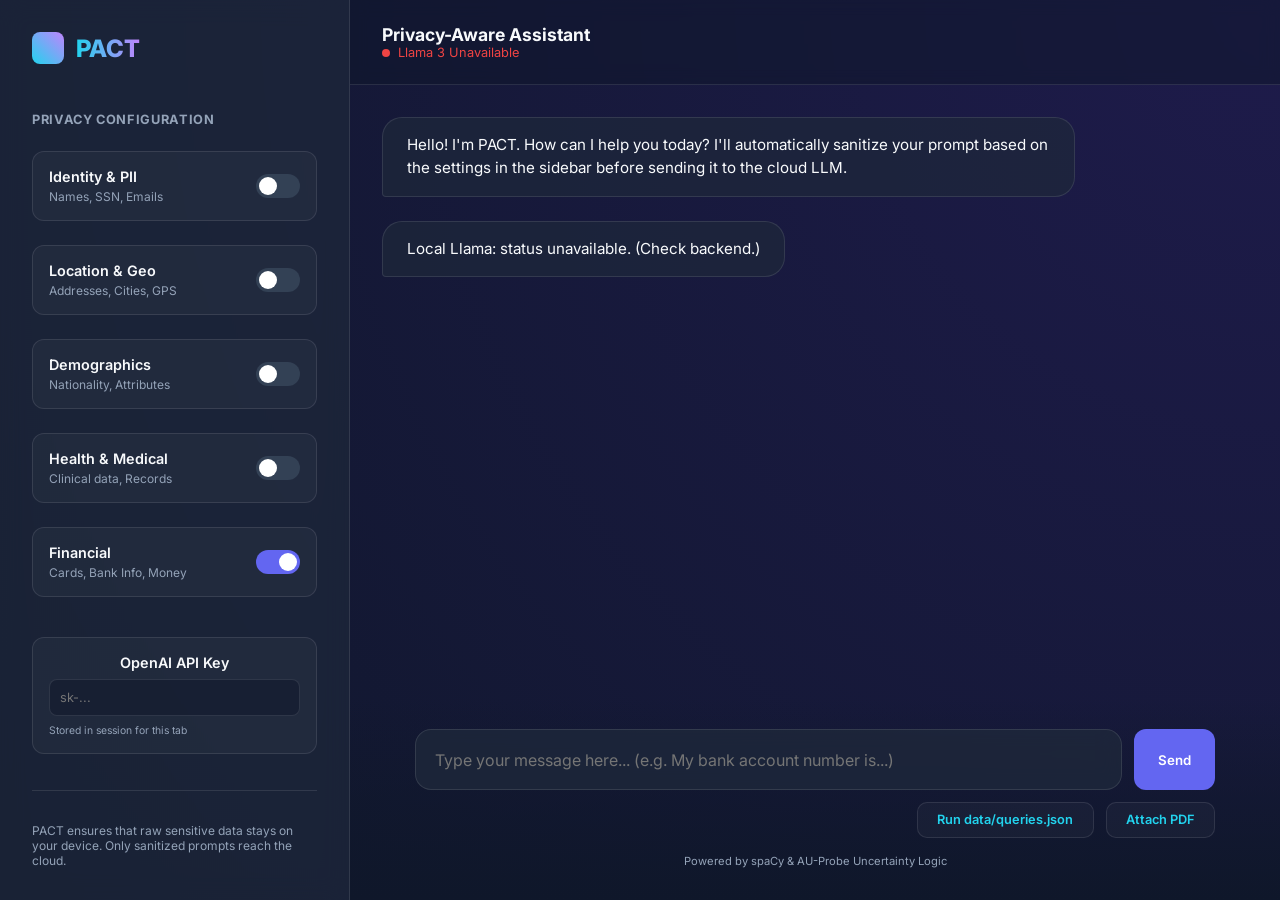
==== frontend/index.html @ 61099151 "Add deployment_version: Groq API backend, no Ollama or CUDA required Self-contained deployment-ready" ====
<!DOCTYPE html>
<html lang="en">
<head>
    <meta charset="UTF-8">
    <meta name="viewport" content="width=device-width, initial-scale=1.0">
    <title>PACT | Private LLM Workspace</title>
    <link rel="stylesheet" href="style.css?v=2">
    <link rel="preconnect" href="https://fonts.googleapis.com">
    <link rel="preconnect" href="https://fonts.gstatic.com" crossorigin>
    <link href="https://fonts.googleapis.com/css2?family=Inter:wght@400;600;800&display=swap" rel="stylesheet">
</head>
<body>
    <aside class="sidebar">
        <div class="logo-container">
            <div style="width: 32px; height: 32px; background: linear-gradient(45deg, var(--accent-cyan), var(--accent-purple)); border-radius: 8px;"></div>
            <h1>PACT</h1>
        </div>
        
        <div class="privacy-controls">
            <h2 style="font-size: 0.8rem; text-transform: uppercase; letter-spacing: 0.05em; color: var(--text-muted);">Privacy Configuration</h2>
            
            <div class="control-item">
                <div class="control-label">
                    <span>Identity & PII</span>
                    <small>Names, SSN, Emails</small>
                </div>
                <label class="switch">
                    <input type="checkbox" id="toggle-identity">
                    <span class="slider"></span>
                </label>
            </div>

            <div class="control-item">
                <div class="control-label">
                    <span>Location & Geo</span>
                    <small>Addresses, Cities, GPS</small>
                </div>
                <label class="switch">
                    <input type="checkbox" id="toggle-location">
                    <span class="slider"></span>
                </label>
            </div>

            <div class="control-item">
                <div class="control-label">
                    <span>Demographics</span>
                    <small>Nationality, Attributes</small>
                </div>
                <label class="switch">
                    <input type="checkbox" id="toggle-demographic">
                    <span class="slider"></span>
                </label>
            </div>

            <div class="control-item">
                <div class="control-label">
                    <span>Health & Medical</span>
                    <small>Clinical data, Records</small>
                </div>
                <label class="switch">
                    <input type="checkbox" id="toggle-health">
                    <span class="slider"></span>
                </label>
            </div>

            <div class="control-item">
                <div class="control-label">
                    <span>Financial</span>
                    <small>Cards, Bank Info, Money</small>
                </div>
                <label class="switch">
                    <input type="checkbox" id="toggle-financial" checked>
                    <span class="slider"></span>
                </label>
            </div>
            <div class="control-item" style="margin-top: 1rem; flex-direction: column; align-items: flex-start; gap: 8px;">
                <div class="control-label" style="width: 100%; display: flex; justify-content: space-between; align-items: center;">
                    <span>OpenAI API Key <span id="key-status" style="font-size: 0.7rem; color: #94a3b8; font-weight: normal;"></span></span>
                </div>
                <input type="password" id="api-key-input" placeholder="sk-..." style="width: 100%; background: rgba(15, 23, 42, 0.5); border: 1px solid var(--glass-border); border-radius: 8px; padding: 10px; color: white; font-size: 0.8rem; outline: none;">
                <small style="color: var(--text-muted); font-size: 0.65rem;">Stored in session for this tab</small>
            </div>
        </div>

        <div style="margin-top: auto; padding-top: 2rem; border-top: 1px solid var(--glass-border);">
            <p style="font-size: 0.75rem; color: var(--text-muted);">
                PACT ensures that raw sensitive data stays on your device. Only sanitized prompts reach the cloud.
            </p>
        </div>
    </aside>

    <main class="chat-container">
        <header class="chat-header">
            <h2 style="font-size: 1.1rem;">Privacy-Aware Assistant</h2>
            <div id="llama-status-badge" style="display: flex; align-items: center; gap: 8px; font-size: 0.8rem; color: var(--accent-cyan); opacity: 0.5;">
                <div id="llama-status-dot" style="width: 8px; height: 8px; border-radius: 50%; background: #94a3b8;"></div>
                <span id="llama-status-text">Llama 3 Loading...</span>
            </div>
        </header>

        <div class="chat-messages" id="chat-messages">
            <div class="message bot-message">
                Hello! I'm PACT. How can I help you today? I'll automatically sanitize your prompt based on the settings in the sidebar before sending it to the cloud LLM.
            </div>
        </div>

        <div class="chat-input-area">
            <div id="attachment-preview" style="display: none; margin-bottom: 8px; font-size: 0.8rem; background: rgba(94, 234, 212, 0.1); padding: 6px 10px; border-radius: 6px; border: 1px solid var(--accent-cyan); color: var(--accent-cyan);">
                <span id="attached-filename"></span>
                <button id="remove-attachment" style="background: none; border: none; color: #ff6b6b; cursor: pointer; margin-left: 10px; font-weight: bold;">✕</button>
            </div>
            <div class="input-wrapper">
                <textarea id="user-input" placeholder="Type your message here... (e.g. My bank account number is...)" rows="1"></textarea>
                <button type="button" id="send-btn">Send</button>
            </div>
            <div class="input-actions">
                <button type="button" id="batch-from-file-btn" class="action-btn" title="Runs every query in data/queries.json on the server">Run data/queries.json</button>
                <button type="button" id="attach-doc-btn" class="action-btn" title="Extract text from a PDF into the chat box">Attach PDF</button>
                <input type="file" id="file-input" style="display: none;" accept=".pdf,.png,.jpg,.jpeg">
            </div>
            <p style="text-align: center; font-size: 0.7rem; color: var(--text-muted); margin-top: 1rem;">
                Powered by spaCy & AU-Probe Uncertainty Logic
            </p>
        </div>
    </main>

    <script src="config.js"></script>
    <script src="app.js?v=3"></script>
</body>
</html>
---- frontend/style.css ----
:root {
    --primary: #6366f1;
    --primary-hover: #4f46e5;
    --bg-dark: #0f172a;
    --panel-bg: rgba(30, 41, 59, 0.7);
    --glass-border: rgba(255, 255, 255, 0.1);
    --text-main: #f8fafc;
    --text-muted: #94a3b8;
    --accent-cyan: #22d3ee;
    --accent-purple: #c084fc;
}

* {
    margin: 0;
    padding: 0;
    box-sizing: border-box;
    font-family: 'Inter', -apple-system, BlinkMacSystemFont, "Segoe UI", Roboto, Helvetica, Arial, sans-serif;
}

body {
    background: radial-gradient(circle at top right, #1e1b4b, #0f172a);
    color: var(--text-main);
    height: 100vh;
    display: flex;
    overflow: hidden;
}

/* Sidebar Styling */
.sidebar {
    width: 350px;
    background: var(--panel-bg);
    backdrop-filter: blur(12px);
    border-right: 1px solid var(--glass-border);
    padding: 2rem;
    display: flex;
    flex-direction: column;
    gap: 2rem;
    overflow-y: auto;
    height: 100vh;
}

.logo-container {
    display: flex;
    align-items: center;
    gap: 12px;
    margin-bottom: 1rem;
}

.logo-container h1 {
    font-size: 1.5rem;
    font-weight: 800;
    background: linear-gradient(to right, var(--accent-cyan), var(--accent-purple));
    -webkit-background-clip: text;
    -webkit-text-fill-color: transparent;
}

.privacy-controls {
    display: flex;
    flex-direction: column;
    gap: 1.5rem;
}

.control-item {
    display: flex;
    justify-content: space-between;
    align-items: center;
    background: rgba(255, 255, 255, 0.03);
    padding: 1rem;
    border-radius: 12px;
    border: 1px solid var(--glass-border);
    transition: all 0.3s ease;
}

.control-item:hover {
    border-color: rgba(99, 102, 241, 0.4);
    background: rgba(255, 255, 255, 0.05);
}

.control-label {
    display: flex;
    flex-direction: column;
    gap: 4px;
}

.control-label span {
    font-weight: 600;
    font-size: 0.9rem;
}

.control-label small {
    color: var(--text-muted);
    font-size: 0.75rem;
}

/* Modern Toggle Switch */
.switch {
    position: relative;
    display: inline-block;
    width: 44px;
    height: 24px;
}

.switch input {
    opacity: 0;
    width: 0;
    height: 0;
}

.slider {
    position: absolute;
    cursor: pointer;
    top: 0;
    left: 0;
    right: 0;
    bottom: 0;
    background-color: #334155;
    transition: .4s;
    border-radius: 24px;
}

.slider:before {
    position: absolute;
    content: "";
    height: 18px;
    width: 18px;
    left: 3px;
    bottom: 3px;
    background-color: white;
    transition: .4s;
    border-radius: 50%;
}

input:checked + .slider {
    background-color: var(--primary);
}

input:checked + .slider:before {
    transform: translateX(20px);
}

/* Chat Area Main Styling */
.chat-container {
    flex: 1;
    display: flex;
    flex-direction: column;
    height: 100vh;
}

.chat-header {
    padding: 1.5rem 2rem;
    border-bottom: 1px solid var(--glass-border);
    background: rgba(15, 23, 42, 0.5);
    backdrop-filter: blur(8px);
}

.chat-messages {
    flex: 1;
    overflow-y: auto;
    padding: 2rem;
    display: flex;
    flex-direction: column;
    gap: 1.5rem;
}

.message {
    max-width: 80%;
    padding: 1rem 1.5rem;
    border-radius: 20px;
    line-height: 1.5;
    font-size: 0.95rem;
    animation: fadeIn 0.3s ease;
}

.user-message {
    align-self: flex-end;
    background: var(--primary);
    color: white;
    border-bottom-right-radius: 4px;
}

.bot-message {
    align-self: flex-start;
    background: var(--panel-bg);
    border: 1px solid var(--glass-border);
    border-bottom-left-radius: 4px;
}

.chat-input-area {
    padding: 2rem;
    background: linear-gradient(to top, var(--bg-dark), transparent);
}

.input-wrapper {
    max-width: 800px;
    margin: 0 auto;
    position: relative;
    display: flex;
    gap: 12px;
}

textarea {
    width: 100%;
    background: rgba(30, 41, 59, 0.8);
    border: 1px solid var(--glass-border);
    border-radius: 16px;
    padding: 1.2rem;
    color: white;
    resize: none;
    outline: none;
    font-size: 1rem;
    backdrop-filter: blur(10px);
    transition: border 0.3s ease;
}

textarea:focus {
    border-color: var(--primary);
}

#send-btn {
    background: var(--primary);
    color: white;
    border: none;
    padding: 0 1.5rem;
    border-radius: 12px;
    cursor: pointer;
    font-weight: 600;
    transition: all 0.3s ease;
}

#send-btn:hover {
    background: var(--primary-hover);
    transform: translateY(-2px);
}

.input-actions {
    max-width: 800px;
    margin: 0.75rem auto 0;
    display: flex;
    justify-content: flex-end;
    gap: 12px;
}

.action-btn {
    background: rgba(255, 255, 255, 0.03) !important;
    color: var(--accent-cyan);
    border: 1px solid var(--glass-border);
    padding: 0.6rem 1.2rem;
    border-radius: 10px;
    cursor: pointer;
    font-size: 0.8rem;
    font-weight: 600;
    transition: all 0.2s ease;
    outline: none;
    display: flex;
    align-items: center;
    gap: 6px;
}

.action-btn:hover {
    border-color: var(--accent-cyan);
    background: rgba(34, 211, 238, 0.08) !important;
    transform: translateY(-1px);
    box-shadow: 0 4px 12px rgba(0, 0, 0, 0.2);
}

@keyframes fadeIn {
    from { opacity: 0; transform: translateY(10px); }
    to { opacity: 1; transform: translateY(0); }
}

/* Custom Scrollbar */
::-webkit-scrollbar {
    width: 6px;
}
::-webkit-scrollbar-track {
    background: transparent;
}
::-webkit-scrollbar-thumb {
    background: #334155;
    border-radius: 10px;
}
::-webkit-scrollbar-thumb:hover {
    background: #475569;
}
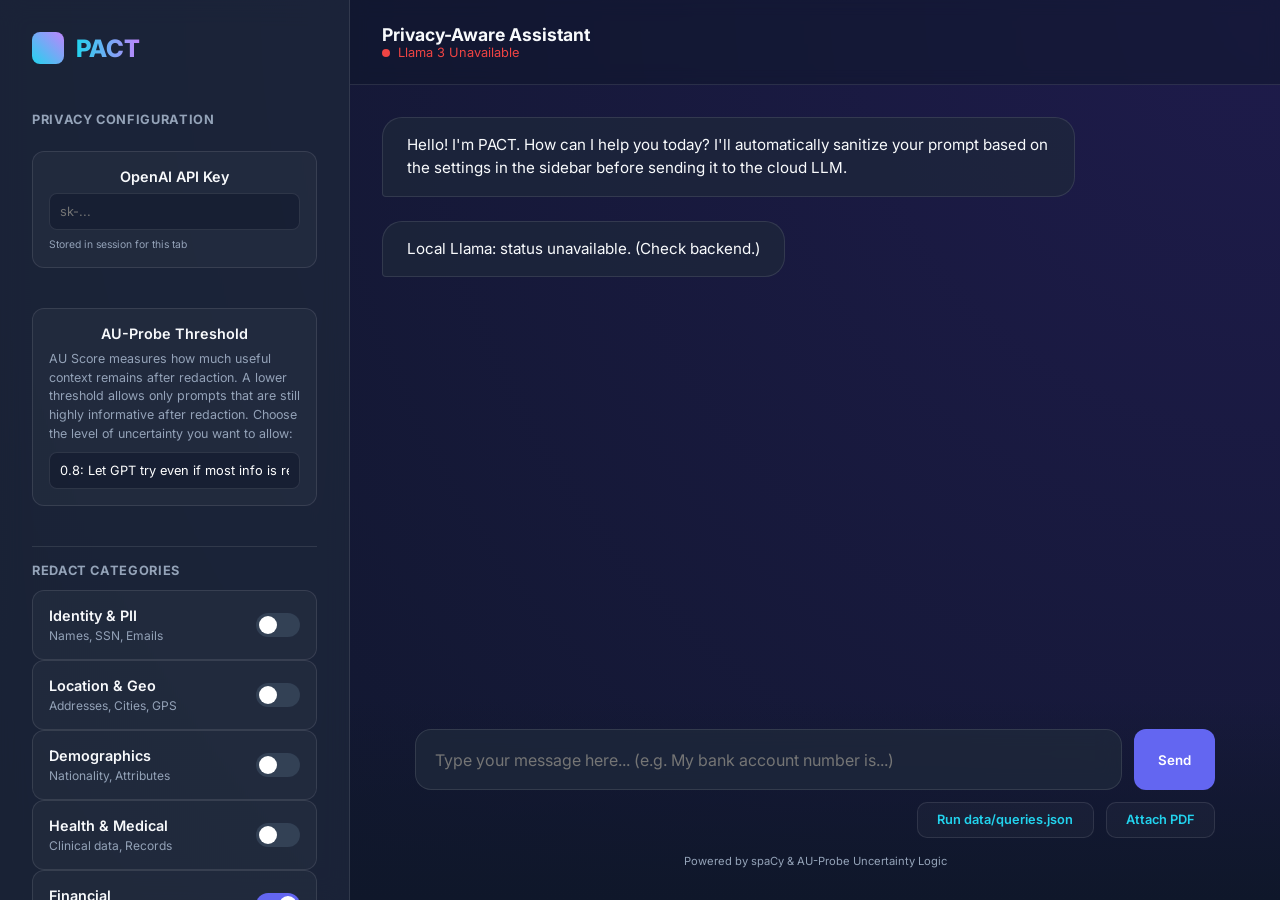
==== commit 0eac2f17: "AU-Probe retrained on Llama/MiniLM; AU threshold user-configurable; README updates - Retrained local" ====
--- a/frontend/index.html
+++ b/frontend/index.html
@@ -18,67 +18,86 @@
         
         <div class="privacy-controls">
             <h2 style="font-size: 0.8rem; text-transform: uppercase; letter-spacing: 0.05em; color: var(--text-muted);">Privacy Configuration</h2>
-            
-            <div class="control-item">
-                <div class="control-label">
-                    <span>Identity & PII</span>
-                    <small>Names, SSN, Emails</small>
-                </div>
-                <label class="switch">
-                    <input type="checkbox" id="toggle-identity">
-                    <span class="slider"></span>
-                </label>
-            </div>
 
-            <div class="control-item">
-                <div class="control-label">
-                    <span>Location & Geo</span>
-                    <small>Addresses, Cities, GPS</small>
-                </div>
-                <label class="switch">
-                    <input type="checkbox" id="toggle-location">
-                    <span class="slider"></span>
-                </label>
-            </div>
-
-            <div class="control-item">
-                <div class="control-label">
-                    <span>Demographics</span>
-                    <small>Nationality, Attributes</small>
-                </div>
-                <label class="switch">
-                    <input type="checkbox" id="toggle-demographic">
-                    <span class="slider"></span>
-                </label>
-            </div>
-
-            <div class="control-item">
-                <div class="control-label">
-                    <span>Health & Medical</span>
-                    <small>Clinical data, Records</small>
-                </div>
-                <label class="switch">
-                    <input type="checkbox" id="toggle-health">
-                    <span class="slider"></span>
-                </label>
-            </div>
-
-            <div class="control-item">
-                <div class="control-label">
-                    <span>Financial</span>
-                    <small>Cards, Bank Info, Money</small>
-                </div>
-                <label class="switch">
-                    <input type="checkbox" id="toggle-financial" checked>
-                    <span class="slider"></span>
-                </label>
-            </div>
-            <div class="control-item" style="margin-top: 1rem; flex-direction: column; align-items: flex-start; gap: 8px;">
+            <div class="control-item" style="flex-direction: column; align-items: flex-start; gap: 8px;">
                 <div class="control-label" style="width: 100%; display: flex; justify-content: space-between; align-items: center;">
                     <span>OpenAI API Key <span id="key-status" style="font-size: 0.7rem; color: #94a3b8; font-weight: normal;"></span></span>
                 </div>
                 <input type="password" id="api-key-input" placeholder="sk-..." style="width: 100%; background: rgba(15, 23, 42, 0.5); border: 1px solid var(--glass-border); border-radius: 8px; padding: 10px; color: white; font-size: 0.8rem; outline: none;">
                 <small style="color: var(--text-muted); font-size: 0.65rem;">Stored in session for this tab</small>
+            </div>
+
+            <div class="control-item" style="margin-top: 1rem; flex-direction: column; align-items: flex-start; gap: 8px;">
+                <div class="control-label" style="width: 100%; display: flex; justify-content: space-between; align-items: center;">
+                    <span>AU-Probe Threshold</span>
+                </div>
+                <p style="color: var(--text-muted); font-size: 0.78rem; line-height: 1.5; margin: 0;">
+                    AU Score measures how much useful context remains after redaction. A lower threshold allows only prompts that are still highly informative after redaction. Choose the level of uncertainty you want to allow:
+                </p>
+                <select id="au-threshold-select" style="width: 100%; background: rgba(15, 23, 42, 0.5); border: 1px solid var(--glass-border); border-radius: 8px; padding: 10px; color: white; font-size: 0.8rem; outline: none; cursor: pointer; appearance: none; -webkit-appearance: none;">
+                    <option value="0.2">0.2: I want GPT to only answer well-formed prompts</option>
+                    <option value="0.5">0.5: I'm okay with some context being stripped</option>
+                    <option value="0.8" selected>0.8: Let GPT try even if most info is redacted</option>
+                </select>
+            </div>
+
+            <div style="margin-top: 1rem; border-top: 1px solid var(--glass-border); padding-top: 1rem;">
+                <h2 style="font-size: 0.8rem; text-transform: uppercase; letter-spacing: 0.05em; color: var(--text-muted); margin-bottom: 0.75rem;">Redact Categories</h2>
+
+                <div class="control-item">
+                    <div class="control-label">
+                        <span>Identity & PII</span>
+                        <small>Names, SSN, Emails</small>
+                    </div>
+                    <label class="switch">
+                        <input type="checkbox" id="toggle-identity">
+                        <span class="slider"></span>
+                    </label>
+                </div>
+
+                <div class="control-item">
+                    <div class="control-label">
+                        <span>Location & Geo</span>
+                        <small>Addresses, Cities, GPS</small>
+                    </div>
+                    <label class="switch">
+                        <input type="checkbox" id="toggle-location">
+                        <span class="slider"></span>
+                    </label>
+                </div>
+
+                <div class="control-item">
+                    <div class="control-label">
+                        <span>Demographics</span>
+                        <small>Nationality, Attributes</small>
+                    </div>
+                    <label class="switch">
+                        <input type="checkbox" id="toggle-demographic">
+                        <span class="slider"></span>
+                    </label>
+                </div>
+
+                <div class="control-item">
+                    <div class="control-label">
+                        <span>Health & Medical</span>
+                        <small>Clinical data, Records</small>
+                    </div>
+                    <label class="switch">
+                        <input type="checkbox" id="toggle-health">
+                        <span class="slider"></span>
+                    </label>
+                </div>
+
+                <div class="control-item">
+                    <div class="control-label">
+                        <span>Financial</span>
+                        <small>Cards, Bank Info, Money</small>
+                    </div>
+                    <label class="switch">
+                        <input type="checkbox" id="toggle-financial" checked>
+                        <span class="slider"></span>
+                    </label>
+                </div>
             </div>
         </div>
 
@@ -124,7 +143,6 @@
         </div>
     </main>
 
-    <script src="config.js"></script>
     <script src="app.js?v=3"></script>
 </body>
 </html>
